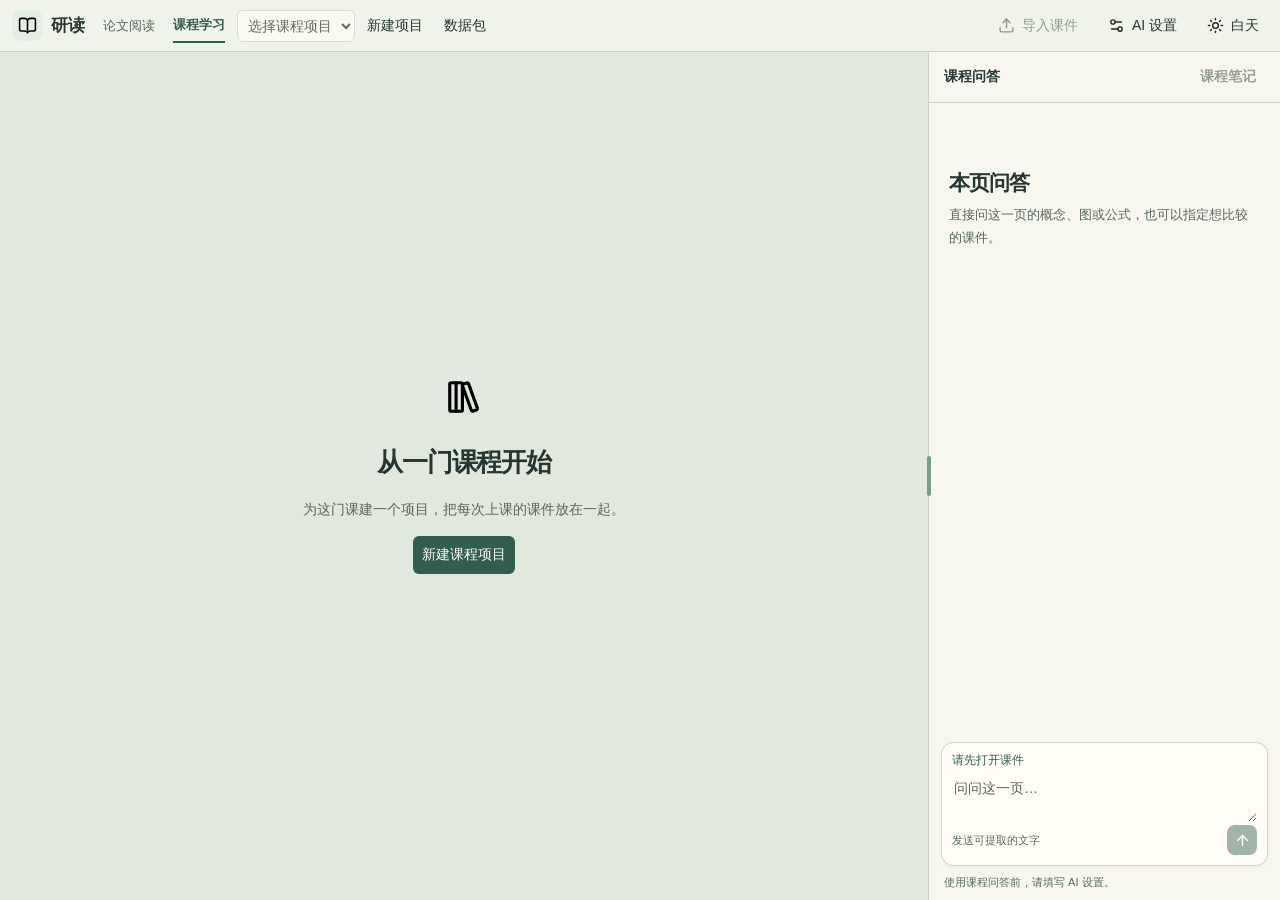
==== course.html @ 41823652 "Save whole course slides as visual notebook excerpts" ====
<!doctype html>
<html lang="zh-CN"><head><meta charset="utf-8"><meta name="viewport" content="width=device-width,initial-scale=1">
<meta name="referrer" content="no-referrer">
<meta http-equiv="Content-Security-Policy" content="default-src 'self'; script-src 'self' 'wasm-unsafe-eval'; style-src 'self' 'unsafe-inline'; img-src 'self' blob: data:; font-src 'self' blob: data:; worker-src 'self' blob:; connect-src 'self' blob: data: https://api.deepseek.com https://api.openai.com https://agi.tongji.edu.cn; base-uri 'none'; form-action 'none'; object-src 'none'">
<title>研读 · 课程学习</title><link rel="icon" href="./icons/book-open.svg">
<link rel="stylesheet" href="./reader.css?v=3"><link rel="stylesheet" href="./study.css?v=5"><link rel="stylesheet" href="./katex/katex.min.css"><link rel="stylesheet" href="./theme.css?v=8"><link rel="stylesheet" href="./course.css?v=3">
<script src="./theme.js?v=2"></script><script defer src="./course-vendor/capture/html-to-image.js"></script><script type="module" src="./course.js?v=22"></script><link rel="stylesheet" href="./notebook.css?v=3"></head>
<body class="course">
<header><div class="brand"><img src="icons/book-open.svg" alt="">研读</div><a href="./">论文阅读</a><strong class="mode">课程学习</strong>
<div class="project-picker"><select id="projects" aria-label="当前课程项目"></select><button id="addProject" disabled>新建项目</button><button id="coursePack" disabled>数据包</button></div>
<button id="import" disabled><img src="icons/upload.svg" alt="">导入课件</button><input type="file" id="files" accept=".pptx,.pdf,.ppt" multiple hidden>
<button id="settings"><img src="icons/settings-2.svg" alt="">AI 设置</button><button id="themeToggle" title="切换模式"><img src="icons/sun.svg" alt=""><span>白天</span></button></header>
<main>
<section id="reading" aria-label="课件阅读">
<div id="deckBar" hidden><section><small id="courseStats"></small><select id="decks" aria-label="当前课件"></select></section>
<details id="deckMenu"><summary>整份标记</summary><div><button id="allLearned">整份设为已学</button><button id="allNew">整份设为未学</button></div></details></div>
<div id="stage" title="用方向键或滚轮翻页，翻过的页面自动标为已学"><section id="empty"><img src="icons/library-big.svg" alt=""><h1 id="emptyTitle">从一门课程开始</h1><p id="emptyText">为这门课建一个项目，把每次上课的课件放在一起。</p><button id="start" disabled class="primary">新建课程项目</button></section>
<img id="slide" draggable="false" alt="" hidden><div id="slideText" class="source-excerpt" hidden></div></div>
<div id="repairBar" hidden><span>此课件需要补全文字位置，才能直接在画面上划词。</span><button id="repairSelection">选择原文件启用划词</button><input type="file" id="repairFile" accept=".pdf,.pptx" hidden></div>
<details id="plainSource" hidden><summary>本页文字</summary><div id="plainBody" class="source-excerpt"></div></details>
<div id="pageBar" hidden><div class="pager"><button id="prev" aria-label="上一页">‹</button><label>第 <input id="page" type="number" min="1" aria-label="跳至页码"> / <span id="count"></span> 页</label><button id="next" aria-label="下一页">›</button></div><button id="saveSlide" disabled>整页写入笔记</button><label class="learned"><input type="checkbox" id="learned">本页已学</label><small id="deckStats"></small></div>
<div id="activity" role="status" hidden></div>
</section>
<aside id="side"><div id="paneDivider" role="separator" tabindex="0" aria-label="课件与问答分栏宽度" aria-orientation="vertical" aria-controls="reading side"></div>
<div class="side-head"><span>课程问答</span><button id="courseNotes" disabled>课程笔记</button><button class="mobile-only" id="closeChat">看课件</button></div>
<div id="messages" aria-live="polite"></div>
<form id="composer"><small id="scopeHint">请先打开课件</small><textarea id="question" rows="2" maxlength="6000" aria-label="课程问题" placeholder="问问这一页…"></textarea>
<div class="compose-bottom"><small id="inputMode"></small><button id="send" type="submit" aria-label="发送问题" disabled><img src="icons/arrow-up.svg" alt=""></button></div></form>
<div class="status" id="keyStatus"></div></aside>
<button class="mobile-only" id="openChat">课程问答</button>
</main>
<dialog class="notebook" id="courseNotesDialog" aria-labelledby="courseNotesTitle">
<form method="dialog" class="notebook-bar"><strong>课程笔记</strong><button type="button" id="organizeNotes">一键整理</button><button aria-label="关闭笔记">返回阅读</button></form>
<div class="notebook-desk"><article class="notebook-paper"><h1 id="courseNotesTitle"></h1>
<details id="clipDrawer"><summary>原始摘录</summary><section class="note-clips" id="courseClips"></section></details>
<h2><label for="courseWriting">笔记正文</label></h2><button type="button" id="editNotes" hidden>编辑正文</button><button type="button" id="undoNotes" hidden>撤销整理</button><section id="notesPreview" hidden></section><textarea id="courseWriting" placeholder="在这里写笔记…" rows="5"></textarea><small id="courseSave" role="status">更改自动保存在此浏览器。</small>
</article></div></dialog>
<dialog id="packDialog" aria-labelledby="packTitle"><form method="dialog" class="dialog-head"><h2 id="packTitle">课程数据包</h2><button aria-label="关闭">×</button></form>
<p id="packScope"></p><p>数据包包含这门课的全部课件的逐页画面与文字、划词、进度、逐页问答和笔记，不含原始 PPTX/PDF 文件。请选择 .yanduc 课程数据包，导入会创建一个独立的课程项目。</p>
<button id="exportCourse" class="primary">导出当前课程</button><button id="importCourse">导入课程数据包</button><input id="coursePackFile" type="file" hidden><p id="packStatus" role="status" aria-live="polite"></p></dialog>
<dialog id="projectDialog"><form method="dialog" class="dialog-head"><h2>新建课程项目</h2><button aria-label="关闭">×</button></form><form id="newProject"><label>项目名称<input id="projectName" maxlength="80" required placeholder="例如：计算机组成原理"></label><p>同一项目的课件、学习进度和问答保存在此浏览器。</p><button class="primary">创建项目</button></form></dialog>
<dialog id="settingDialog"><form method="dialog" class="dialog-head"><h2>课程问答设置</h2><button aria-label="关闭">×</button></form><form id="setup"><p><strong>Easier Paper 课件精读</strong><br>从当前页的问题讲起。问概念时解释含义，问图或公式时沿关键步骤展开。</p>
<label>模型服务<select id="provider"><option value="deepseek">DeepSeek 官方</option><option value="openai">OpenAI 官方</option></select></label><label>模型名称<input id="model" maxlength="100" required pattern="[A-Za-z0-9._:\/\-]+"></label>
<label>API Key<input type="password" id="key" autocomplete="off" maxlength="1024"></label><label class="remember-choice"><input type="checkbox" id="remember">在此浏览器记住密钥</label><small id="keyHelp"></small><button type="button" id="forgetKey">忘记此密钥</button>
<label class="remember-choice" id="visionOption"><input type="checkbox" id="vision">提问时附上当前页图片</label>
<p>提问会向所选服务发送本页内容、同课程相关摘录、学习进度、本页最近问答以及同课程其他页的相关问答摘录。读图需要支持图片输入的模型，调用计入你的账户。</p>
<p class="error" id="configError" role="alert"></p><button class="primary">应用设置</button></form></dialog>
</body></html>
---- reader.css ----
*{box-sizing:border-box} :root{font-family:Inter,"Segoe UI","Microsoft YaHei",sans-serif;color:#27262d;background:#fff;font-size:14px;--line:#e5e4e9;--ink:#24222b;--muted:#686571;--purple:#634282} body{margin:0;height:100dvh;display:flex;flex-direction:column}button,input,textarea,select{font:inherit;color:inherit}button{display:inline-flex;align-items:center;justify-content:center;gap:7px;cursor:pointer;border:0;border-radius:6px;background:transparent;padding:7px 9px}button:hover,button.active{background:#f1eef5}button:focus-visible,input:focus-visible,select:focus-visible,textarea:focus-visible{outline:2px solid #9476b3;outline-offset:1px}button:disabled{opacity:.45;cursor:default}button img{width:17px;height:17px;opacity:.84;pointer-events:none}button:only-child img{flex-shrink:0}header{height:52px;flex:none;border-bottom:1px solid var(--line);display:flex;align-items:center;gap:8px;padding:0 12px;background:white;z-index:2}.brand{display:flex;align-items:center;gap:8px;font-size:17px;font-weight:700;white-space:nowrap}.brand img,.ai-mark{background:#ede7f4;border-radius:9px;padding:6px;width:31px;height:31px}.paper-label{white-space:nowrap;text-overflow:ellipsis;overflow:hidden;color:var(--muted);max-width:150px;border-left:1px solid var(--line);padding-left:13px}.tools{margin:0 auto;display:flex;align-items:center;gap:2px}.tools i{height:20px;width:1px;background:var(--line);margin:0 5px}.page-control{white-space:nowrap;color:var(--muted)}.page-control input{width:32px;text-align:center;border:1px solid var(--line);border-radius:4px;padding:3px 1px;appearance:textfield;color:var(--ink)}input::-webkit-inner-spin-button{appearance:none}main{min-height:0;display:flex;flex:1;position:relative}#reading{flex:1;min-width:0;overflow:auto;background:#ededf1;scrollbar-color:#bcbac3 transparent;scrollbar-width:thin}#sheets{padding:16px 12px;min-width:100%;width:max-content}.row{display:flex;align-items:stretch;gap:1px;margin:0 auto 12px;width:max-content;box-shadow:0 1px 4px #1b173023}.sheet{position:relative;background:white;overflow:hidden}.sheet canvas{width:100%;height:100%;display:block}.sheet .page-id{position:absolute;top:10px;left:12px;color:var(--muted)}.sheet:has(canvas) .page-id{display:none}.translation{background:white;width:clamp(280px,30vw,450px);padding:18px;overflow:auto;font-size:14px;line-height:1.9;white-space:pre-wrap}.translation strong{display:block;margin-bottom:14px}.translation button{border:1px solid var(--line)}#side{width:clamp(308px,27.5vw,430px);border-left:1px solid var(--line);display:flex;flex-direction:column;background:#fff}.side-head,.dialog-head{display:flex;justify-content:space-between;align-items:center}.side-head{height:51px;flex:none;padding:0 15px;border-bottom:1px solid var(--line);font-weight:650}.rail{width:46px;display:flex;flex-direction:column;align-items:center;gap:8px;padding-top:10px;border-left:1px solid var(--line);background:white}.rail button{height:34px;width:34px}.rail i{width:23px;height:1px;background:var(--line)}.rail button.active img{filter:invert(28%) sepia(30%) saturate(1000%) hue-rotate(225deg)}#chat{min-height:0;display:flex;flex-direction:column;flex:1}#messages{overflow:auto;min-height:0;flex:1;padding:18px 17px;scrollbar-width:thin}#welcome{padding:clamp(14px,9vh,98px) 3px 8px}.ai-mark{width:40px;height:40px;padding:10px}.ai-mark img{width:100%;height:100%}h1{font-size:21px;margin:16px 0 7px;letter-spacing:-.04em}#welcome p,.status,small,dialog p{color:var(--muted)}#welcome p{font-size:13px;line-height:1.75;margin:0}.prompts{display:grid;gap:7px;margin:22px 0}.prompts button{border:1px solid var(--line);padding:10px 12px;text-align:left;justify-content:flex-start}.prompts img{opacity:.65}.msg{margin:0 0 18px;line-height:1.7;overflow-wrap:anywhere}.msg small{font-size:11px;font-weight:650;display:block;margin-bottom:4px}.msg div{white-space:pre-wrap}.msg.user div{border-radius:11px;background:#f3f1f6;padding:9px 12px}.cite{padding:0 3px;color:var(--purple);text-decoration:underline}#composer{border:1px solid #d8d5df;margin:8px 12px 0;border-radius:12px;padding:10px;box-shadow:0 2px 5px #34214408}#question{width:100%;border:0;resize:vertical;max-height:19vh;min-height:42px;line-height:1.5}.compose-bottom{display:flex;gap:5px;align-items:center}.compose-bottom select{background:#f5f4f7;border:0;font-size:12px;border-radius:5px;padding:5px;min-width:0}#send,.primary{background:#38313f;color:white}#send{margin-left:auto;border-radius:8px;width:30px;height:30px}#send img{filter:invert(1);opacity:1}.status{display:flex;align-items:center;justify-content:space-between;padding:5px 15px 10px;font-size:11px}.status button{font-size:11px;padding:3px 0;text-decoration:underline}#quote{border-left:2px solid #a88ab9;background:#f7f5f9;padding:4px 7px;color:#67566d;font-size:12px;overflow:hidden;text-overflow:ellipsis;white-space:nowrap;margin-bottom:7px}#notesPane{padding:16px;display:flex;gap:10px;flex-direction:column;flex:1}#notes{flex:1;resize:none;border:1px solid var(--line);padding:12px;line-height:1.7;border-radius:8px}dialog{width:min(420px,92vw);border:1px solid var(--line);border-radius:13px;padding:20px;color:var(--ink);box-shadow:0 15px 60px #201a2c2b}dialog::backdrop{background:#16101d45}dialog h2{margin:0;font-size:18px}dialog label{display:grid;gap:6px;margin-top:16px;font-weight:550}dialog input,dialog select{border:1px solid #d5d2dc;border-radius:6px;padding:8px;width:100%;font-weight:400}dialog p{font-size:12px;line-height:1.6}dialog .primary{width:100%}.error{color:#a33735}#results{overflow:auto;max-height:60vh;margin-top:12px}#results button{width:100%;justify-content:space-between;text-align:left}#search{margin-top:12px}#notice{position:fixed;bottom:20px;left:20px;max-width:75vw;background:#343039;color:white;border-radius:8px;padding:9px 13px;z-index:5}[hidden]{display:none!important}
.textLayer{position:absolute;inset:0;overflow:clip;text-align:initial;line-height:1;transform-origin:0 0;--min-font-size:1;--text-scale-factor:calc(var(--total-scale-factor) * var(--min-font-size));--min-font-size-inv:calc(1 / var(--min-font-size));-webkit-text-size-adjust:none;text-size-adjust:none}.textLayer :is(span,br){color:transparent;position:absolute;white-space:pre;cursor:text;transform-origin:0% 0%}.textLayer > :not(.markedContent),.markedContent span:not(.markedContent){font-size:calc(var(--text-scale-factor)*var(--font-height));transform:rotate(var(--rotate,0deg)) scaleX(var(--scale-x,1)) scale(var(--min-font-size-inv))}.textLayer ::selection{background:#9976c365}
@media(max-width:1000px){.paper-label{max-width:65px}.tools i{margin:0 2px}}
@media(max-width:740px){header{height:auto;min-height:48px;flex-wrap:wrap;gap:4px;padding:5px 9px}.brand{font-size:15px}.paper-label{max-width:38vw;margin-right:auto}.tools{order:2;width:100%;justify-content:center;border-top:1px solid var(--line);padding-top:4px}.tools button{padding:5px 6px}.rail{width:38px}.rail button{width:32px}#side{position:absolute;right:38px;top:0;bottom:0;width:min(350px,calc(100% - 38px));z-index:3;box-shadow:-4px 0 18px #21182d14}#welcome{padding-top:18px}#sheets{padding:8px}.translation{width:78vw}#translate{font-size:12px}}


.course-entry{color:var(--purple);font-size:13px;text-decoration:none;white-space:nowrap}.course-entry:hover{text-decoration:underline}

.file-drop-hint{position:fixed;inset:12px;z-index:999;display:grid;place-items:center;pointer-events:none;border:3px dashed var(--primary);border-radius:12px;background:var(--glass);color:var(--primary);font-size:20px;font-weight:650}
.selection-note{position:fixed;z-index:100;background:var(--primary);color:var(--on-primary);box-shadow:0 2px 8px #0003}
.selection-note:hover{background:var(--primary)}
.note-clips{overflow:auto;max-height:60vh;font-size:14px;line-height:1.65;overflow-wrap:anywhere}
#paperClips{max-height:45vh}
.note-clips section{border-bottom:1px solid var(--line);padding:9px 0}
.note-clips p{margin:3px 0;white-space:pre-wrap}
---- study.css ----
.source-run{font:inherit;color:inherit}.textLayer .paired-hover{background:rgba(153,111,205,.43);border-radius:2px}.translation{white-space:normal;scrollbar-width:thin}.translated{margin:0 0 4px;padding:4px 6px;border-radius:5px;line-height:1.8}.translated.paired-hover{background:#eadff7}.translation-status{display:block;padding:6px}.quote-mark{position:absolute;display:block;background:#cbb1f74d;border-bottom:1px solid #8361a570;pointer-events:none}.textLayer{z-index:1}.quote-mark{z-index:0}
#selectionTools{position:fixed;display:flex;gap:2px;z-index:15;background:#332c40;color:#fff;border-radius:8px;padding:4px;box-shadow:0 4px 16px #32203d33}#selectionTools button{color:white;font-size:13px}#selectionTools button:hover{background:#594864}
#leaders,#floatLayer{position:fixed;inset:0;width:100%;height:100%;pointer-events:none;z-index:5}#leaders line{stroke:#8962b2;stroke-width:1.5;stroke-dasharray:4 4}
.float-chat{pointer-events:auto;position:absolute;width:min(305px,calc(100vw - 10px));max-height: min(410px,68dvh);display:flex;flex-direction:column;gap:7px;padding:12px;border-radius:13px;border:1px solid #c4b4d1;box-shadow:0 8px 34px #34243f28;background:rgba(249,247,252,.86);backdrop-filter:blur(16px) saturate(1.2);overflow:hidden}.float-head{display:flex;align-items:center;justify-content:space-between;cursor:grab;touch-action:none;user-select:none}.float-head:active{cursor:grabbing}.float-head button{font-size:19px;line-height:1;padding:3px 8px}.float-chat blockquote,.msg blockquote{margin:0;color:#62536e;background:#eee9f3b3;border-left:2px solid #a586b6;padding:5px 8px;font-size:12px;line-height:1.45;overflow-y:auto;max-height:4.3em}.float-chat .jump,.clip-note{align-self:flex-start;font-size:11px;color:#674d7b;padding:2px 3px}.float-log{overflow:auto;min-height:0;max-height:190px;font-size:13px}.float-log .msg{margin-bottom:8px}.float-form{display:flex;align-items:end;gap:5px}.float-form textarea,#preferences{width:100%;border:1px solid var(--line);border-radius:7px;padding:7px;background:#ffffffce;resize:vertical}.float-form textarea{min-width:0;resize:none}.float-form button{flex:none}.float-log:empty{display:none}#setup{max-height:75dvh;overflow:auto;padding:0 2px}.clip-note{margin-top:5px}.msg blockquote{margin-bottom:6px}#translationView{font-size:12px}#translate{white-space:nowrap}#notice{z-index:16}
@media(max-width:740px){.tools{overflow-x:auto;justify-content:flex-start;min-width:0;scrollbar-width:thin}.tools>*{flex:none}.paper-label{max-width:16vw}#settings,#upload{font-size:12px}.float-chat{max-height:58dvh}}

#quote .quote-preview{overflow:hidden;text-overflow:ellipsis}.quote-actions{display:flex;gap:7px;margin-top:3px}.quote-actions button{font-size:11px;padding:3px 5px;color:#5f4273;text-decoration:underline}
/* Keep absolutely positioned math accessibility text inside its scroll pane. */
#messages,.float-log{position:relative}
.msg .katex-display{overflow-x:auto;overflow-y:hidden;padding:4px 0}.msg .katex{white-space:normal}.quote-actions{flex-wrap:wrap}.quote-actions button{white-space:nowrap}@media(max-width:740px){.row:has(.translation:not([hidden])){flex-direction:column}.row .translation:not([hidden]){width:100%!important;height:230px!important;border-top:1px solid var(--line)}}
.quote-heading{display:flex;align-items:center;gap:6px}.quote-heading .quote-preview{flex:1;min-width:0}.remove-quote{flex:none;background:#fff;border:1px solid var(--line);color:#675078;padding:3px 7px;font-size:12px}
.float-chat{width: min(440px,calc(100vw - 10px));height:min(450px,62dvh);min-width:min(285px,calc(100vw - 10px));min-height:min(245px,var(--available-height,70dvh));max-width:calc(100vw - 8px);max-height:var(--available-height,80dvh);resize:both}
.float-log,.float-log:empty{display:block;flex:1 1 0;max-height:none;overflow:auto;overscroll-behavior:contain;font-size:14px;scrollbar-width:thin}
.float-chat>:not(.float-log){flex-shrink:0}.float-actions{display:flex;align-items:center;gap:5px}.float-actions .expand-float{font-size:12px}.size-hint{align-self:flex-end;color:#726879;font-size:10px;padding-right:6px}.float-chat blockquote{overscroll-behavior:contain}
.side-head #conversations{margin-left:auto;color:var(--muted);font-size:12px}.list-source{display:block;padding:4px 8px 9px;color:var(--muted)}.shelf-book{gap:14px}.shelf-book span{min-width:0;overflow-wrap:anywhere}.shelf-book small{flex:none}
.translation{line-height:1.78;padding:16px clamp(12px,1.4vw,24px);font-size:14px;color:#29262f;overflow-anchor:none}.translation strong.tr-page{font-size:11px;letter-spacing:.04em;color:#797281;border-bottom:1px solid var(--line);padding-bottom:10px;margin-bottom:15px}
.translation .tr-block{margin:0 0 .85em;padding:0}.translation .translated{display:inline;margin:0;padding:0;line-height:inherit;border-radius:2px;white-space:pre-line}
.translation h2.tr-title{font-size:clamp(18px,1.55vw,25px);line-height:1.45;letter-spacing:-.03em;font-weight:700;margin-bottom:.5em}
.translation h3.tr-heading{font-size:17px;line-height:1.5;margin-top:1.15em;margin-bottom:.45em;font-weight:650}
.translation .tr-author,.translation .tr-affiliation{font-size:12px;color:#625c69;line-height:1.6;margin-bottom:.45em}.tr-author .translated+.translated:before,.tr-affiliation .translated+.translated:before{content:" · ";color:#9c92a2}
.translation .tr-abstract{border-left:2px solid #b7a4c7;padding:4px 0 4px 10px}.translation .tr-caption{padding:7px 10px;background:#f6f5f8;border-radius:4px;line-height:1.6;font-size:12px;color:#56525c}
.translation .tr-label{display:flex;gap:3px 5px;flex-wrap:wrap}.tr-label .translated{background:#f2f1f4;padding:1px 5px;border-radius:4px;font-size:11px;color:#58525f}
.translation .tr-formula,.translation .tr-table{overflow-x:auto;overscroll-behavior:contain;background:#f9f8fa;border-block:1px solid var(--line);padding:8px;font-variant-numeric:tabular-nums}
.tr-table .translated,.tr-formula .translated{display:block;white-space:pre-wrap;tab-size:5;font-size:12px;overflow-wrap:anywhere}.tr-table .translated+.translated{border-top:1px solid var(--line);padding-top:4px;margin-top:4px}
.translation .tr-reference{font-size:12px;padding-left:1em;text-indent:-1em;line-height:1.6}.translation .tr-list{padding-left:1.3em}.translation .translated.paired-hover{background:#e3d5f2}
@media(max-width:740px){.brand{font-size:14px;gap:5px}.float-chat{max-height:var(--available-height,80dvh)}.translation .tr-title{font-size:19px}}
.tr-table table{border-collapse:collapse;font:inherit;white-space:nowrap}.tr-table td{padding:3px 7px;text-align:start;border-bottom:1px solid var(--line)}.tr-table td+td{border-left:1px solid var(--line)}

#emptyShelf{max-width:430px;margin:clamp(68px,16vh,175px) auto 0;padding:0 24px;text-align:center}
#emptyShelf>img{width:38px;height:38px;margin-bottom:10px;opacity:.74}
#emptyShelf h1{font-size:26px;color:var(--ink);margin:8px 0 14px}
#emptyShelf p{color:var(--muted);line-height:1.8;margin:0 0 22px}
#emptyShelf small{display:block;margin:16px 0;color:var(--muted);line-height:1.7}
#setup .remember-choice{display:flex;align-items:center;gap:8px;margin-bottom:4px}#setup .remember-choice input{width:16px;height:16px;margin:0;accent-color:var(--purple)}#forgetKey{justify-self:start;color:var(--purple);text-decoration:underline}
#shelfTransfer{padding:4px 0 12px;border-bottom:1px solid var(--line)}
.pack-actions{display:flex;flex-wrap:wrap;gap:8px;margin-bottom:8px}
.pack-actions button{border:1px solid var(--line);padding:6px 12px}
#packStatus{display:block;line-height:1.5;color:var(--muted)}
---- theme.css ----
:root {
  color-scheme: light;
  --ink: #253732;
  --muted: #566861;
  --line: #cbd4c9;
  --purple: #24685c;
  --desk: #e1e8dc;
  --bar: #f0f3e9;
  --panel: #f7f7ed;
  --page: #fffdf5;
  --tint: #e4eee3;
  --hover: #d4e7da;
  --accent-line: #7b9e88;
  --primary: #315e51;
  --on-primary: #fffef5;
  --glass: rgb(243 247 235 / 94%);
  --highlight: #cbe9c8;
  --mark: rgb(86 158 112 / 32%);
  --scroll: #a1b3a5;
  color: var(--ink);
  background: var(--bar);
}
:root[data-theme="dark"] {
  color-scheme: dark;
  --ink: #e0e9e1;
  --muted: #b2c2b9;
  --line: #3a4d47;
  --purple: #9dd7bc;
  --desk: #141e1c;
  --bar: #1c2926;
  --panel: #202e2a;
  --page: #25332f;
  --tint: #2b3f37;
  --hover: #354e42;
  --accent-line: #7caa90;
  --primary: #93cdb2;
  --on-primary: #152b21;
  --glass: rgb(35 50 44 / 94%);
  --highlight: #3a6349;
  --mark: rgb(120 190 142 / 40%);
  --scroll: #526c60;
}
header,.rail { background:var(--bar); }
#side,dialog { background:var(--panel); color:var(--ink); }
#reading { background:var(--desk); scrollbar-color:var(--scroll) transparent; }
.side-head { background:var(--tint); }
.brand img,.ai-mark,.compose-bottom select,.msg.user div,.tr-label .translated { background:var(--tint); }
button:hover,button.active,.rail button[aria-pressed="true"] { background:var(--hover); }
.prompts button,#composer,dialog :is(input,select,textarea),#notes,.page-control input,.float-form textarea,#preferences { background:var(--page); color:var(--ink); border-color:var(--line); }
.prompts button:hover { background:var(--tint); }
#question { background:transparent; }
textarea::placeholder,input::placeholder { color:var(--muted); }
#send,.primary { background:var(--primary); color:var(--on-primary); }
.primary:hover,#send:hover { background:var(--primary); filter:brightness(1.08); }
.translation { background:var(--page); color:var(--ink); }
:root[data-theme="light"] .sheet { background:var(--page); }
:root[data-theme="light"] .sheet canvas { mix-blend-mode:multiply; }
.translation strong.tr-page,.translation :is(.tr-affiliation,.tr-author,.tr-caption),.tr-label .translated,.size-hint { color:var(--muted); }
.translation :is(.tr-caption,.tr-label .translated,.tr-formula,.tr-table) { background:var(--tint); }
.translation .tr-abstract { border-color:var(--accent-line); }
.translation .translated.paired-hover { background:var(--highlight); color:var(--ink); }
.textLayer .paired-hover,.quote-mark,.textLayer ::selection { background:var(--mark); }
.quote-mark,.float-chat { border-color:var(--accent-line); }
.float-chat { background:var(--glass); }
#quote,.float-chat blockquote,.msg blockquote,.extra-quote { background:var(--tint); color:var(--ink); border-color:var(--accent-line); }
.remove-quote,.quote-actions button,.clip-note,.float-chat :is(.jump,.expand-float) { color:var(--purple); }
.remove-quote { background:var(--page); }
.float-chat .size-hint,.list-source,.status,.shelf-book small { color:var(--muted); }
#leaders line { stroke:var(--accent-line); }
::highlight(answer-origin) { background:var(--highlight); color:var(--ink); }
#selectionTools { background:var(--primary); color:var(--on-primary); max-width:calc(100vw - 12px); flex-wrap:wrap; }
#selectionTools button,#selectionTools select { color:inherit; }
#selectionTools button:hover { background:rgb(128 128 128 / 22%); }
#existingThread { max-width:12em; min-height:30px; border:0; background:transparent; font:inherit; font-size:12px; }
#existingThread option { color:var(--ink); background:var(--panel); }
.extra-quote { display:flex; align-items:center; gap:6px; padding:4px 7px; border-left:2px solid var(--accent-line); font-size:12px; }
.extra-quote span { overflow:hidden; text-overflow:ellipsis; white-space:nowrap; flex:1; }
.rail { overflow-y:auto; padding-bottom:max(8px,env(safe-area-inset-bottom)); scrollbar-width:none; }
.rail button { flex-shrink:0; }
.theme-tools { margin-top:auto; display:grid; justify-items:center; gap:4px; padding-top:9px; border-top:1px solid var(--line); }
.theme-tools button { flex-direction:column; gap:2px; line-height:1.15; padding:3px 1px; font-size:10px; }
.theme-tools img { width:15px; height:15px; }
:root:has(#emptyShelf:not([hidden])) #paperColors { display:none; }
:root[data-theme="dark"] img[src*="icons/"] { filter:invert(.88); }
:root[data-theme="dark"] #send img { filter:none; }
:root[data-theme="dark"] .brand img { background:transparent; }
:root[data-theme="dark"] .error { color:#ffad9e; }
:root[data-theme="dark"] .sheet { background:#202522; }
:root[data-theme="dark"]:not(.original-paper) .sheet canvas { filter:invert(.89) hue-rotate(180deg); }
:focus-visible { outline-color:var(--purple); }

html,body { overflow:hidden; overscroll-behavior:none; }
#reading,#messages,.float-log { overscroll-behavior:none; }
:root { --question-bg:#c9e2d3; }
:root[data-theme="dark"] { --question-bg:#344e44; }
.msg { position:relative; margin-bottom:22px; }
.msg.user { margin-left:9%; padding:9px 12px; background:var(--question-bg); border-inline-end:3px solid var(--primary); border-radius:9px; }
.msg.user .msg-body { padding:0; border-radius:0; }
.msg .msg-role { display:flex; align-items:baseline; gap:8px; padding:5px 0; background:var(--panel); color:var(--ink); font-size:13px; font-weight:750; }
.msg.user .msg-body,.msg.user .msg-role { background:transparent; }
.msg.user .msg-role { color:var(--purple); }
.msg-detail { color:var(--muted); font-size:11px; font-weight:normal; }
.msg.assistant .msg-role { border-bottom:1px solid var(--line); margin-bottom:8px; }
.msg-body { min-width:0; }
.msg-body h3 { font-size:1.07em; line-height:1.45; margin:12px 0 4px; }
.msg-body hr { border:0; border-top:1px solid var(--line); }
.answer-table,.msg-body pre { max-width:100%; overflow-x:auto; overscroll-behavior-x:contain; }
.answer-table { margin:8px 0; }
.answer-table table { width:100%; border-collapse:collapse; font-size:13px; line-height:1.55; }
.answer-table :is(th,td) { min-width:5em; text-align:start; vertical-align:top; padding:6px 8px; border:1px solid var(--line); white-space:normal; overflow-wrap:break-word; }
.answer-table th { background:var(--tint); }

.conversation-index h3 { margin:12px 0 4px; color:var(--muted); font-size:13px; }
.index-excerpt { overflow:hidden; text-overflow:ellipsis; white-space:nowrap; }
.conversation-index ol { padding-inline-start:2.5em; margin:0 0 16px; }
.conversation-index li { padding-block:2px; border-bottom:1px solid var(--line); }
.conversation-index li::marker { color:var(--muted); font-variant-numeric:tabular-nums; }
#results .index-question { display:block; }
.index-question span { display:-webkit-box; -webkit-box-orient:vertical; -webkit-line-clamp:2; overflow:hidden; overflow-wrap:anywhere; line-height:1.5; }

#side { position:relative; flex:none; min-width:0; width:clamp(230px,var(--side-width,clamp(308px,27.5vw,430px)),calc(100% - 260px)); }
#paneDivider { position:absolute; z-index:2; inset:0 auto 0 -5px; width:10px; display:grid; place-items:center; cursor:col-resize; touch-action:none; user-select:none; }
#paneDivider::after { content:""; width:4px; height:40px; border-radius:4px; background:var(--accent-line); }
#paneDivider:is(:hover,:focus-visible,:active)::after { background:var(--primary); }
@media(max-width:740px) {
  #side { position:absolute; width:clamp(min(220px,65vw),var(--side-width,350px),calc(100% - 50px)); }
  #paneDivider { left:-8px; width:16px; }
}
---- course.css ----
header a,.course-entry {color:var(--muted);text-decoration:none;font-size:13px;white-space:nowrap;padding:6px}
header a:hover,.course-entry:hover {color:var(--primary);text-decoration:underline}
.course header {gap:12px}
.mode {color:var(--primary);font-size:13px;border-bottom:2px solid var(--primary);padding:7px 0}
.project-picker {margin-right:auto;min-width:0;display:flex;align-items:center;gap:3px}
.course select,.course input[type=number] {color:var(--ink);background:var(--page);border:1px solid var(--line);border-radius:6px;padding:6px}
#projects {max-width:24vw}
.course #reading {display:flex;flex-direction:column;overflow:hidden}
#deckBar,#pageBar {background:var(--bar);display:flex;align-items:center;justify-content:space-between;gap:12px;padding:12px clamp(12px,2vw,30px);flex:none}
#deckBar {border-bottom:1px solid var(--line)}
#deckBar section {display:grid;gap:4px;min-width:0;max-width:82%}
#decks {width:100%;font-weight:650}
#deckMenu {position:relative;font-size:13px}
#deckMenu summary {cursor:pointer;white-space:nowrap}
#deckMenu div {position:absolute;right:0;top:26px;padding:6px;background:var(--page);border:1px solid var(--line);z-index:2;width:max-content;border-radius:7px}
#deckMenu button {display:block}
#stage {min-height:0;flex:1;display:grid;place-items:center;padding:clamp(12px,2vw,30px);overflow:auto}
#slide {width:100%;height:100%;min-height:0;object-fit:contain}
#empty {max-width:380px;text-align:center;line-height:1.7}
#empty img {width:38px} #empty h1 {font-size:26px} #empty p {color:var(--muted)}
#pageBar {border-top:1px solid var(--line);justify-content:flex-start;flex-wrap:wrap}
#pageBar .pager {display:flex;align-items:center;margin-right:auto}
.pager button {font-size:23px;padding:0 12px}
.pager input {width:4em;text-align:center}
.learned {display:flex;align-items:center;gap:5px;cursor:pointer}
.learned input {accent-color:var(--primary)}
#activity {padding:8px 15px;background:var(--panel);overflow-wrap:anywhere}
.course .side-head {background:var(--panel)}
#scopeHint {display:block;color:var(--primary);overflow-wrap:anywhere;margin-bottom:8px}
.course #composer {margin-bottom:4px}
.course .status {min-height:20px}
.course .msg-role {white-space:normal}
.course .msg-role button {font-weight:400;color:var(--muted);font-size:11px;padding:0;text-align:left}
.course .compose-bottom small {font-size:11px}
.course #welcome {padding-top:32px}
.import-stage {position:fixed;top:0;left:-100000px;pointer-events:none;color:#000;background:white;color-scheme:light}
.mobile-only {display:none}
@media(max-width:740px) {
 .course header {gap:5px}.project-picker {order:2;width:100%;border-top:1px solid var(--line);padding-top:4px}#projects {max-width:65%;flex:1}
 .course #side {right:0;width:min(95%,430px);max-width:100%}
 .mobile-only {display:inline-flex}
 #openChat {background:var(--primary);color:var(--on-primary);position:absolute;right:12px;top:75px;z-index:1}
 .course #side:not([hidden]) ~ #openChat {display:none}
 #pageBar,#deckBar {padding:8px;gap:5px}
}
#slide,#slideText{grid-area:1/1;min-width:0}
#slideText{align-self:stretch;justify-self:stretch;position:relative;overflow:hidden;pointer-events:none;min-height:0}
.slide-text-runs{position:absolute;left:50%;top:50%;color:transparent;line-height:1;user-select:text}
.slide-text-runs span{position:absolute;white-space:pre;font-family:sans-serif;line-height:1;transform-origin:left top;pointer-events:auto;cursor:text}
.slide-text-runs ::selection{background:#6798df66;color:transparent}
#plainSource{background:var(--panel);padding:6px 16px;font-size:13px}
#plainSource summary{cursor:pointer}
#plainBody{max-height:28vh;overflow:auto;white-space:pre-wrap;padding:8px 0;line-height:1.65;user-select:text}
#repairBar{padding:6px 16px;background:var(--tint);font-size:13px}
#repairSelection{color:var(--primary);text-decoration:underline;font-weight:650}
---- notebook.css ----
dialog.notebook {
  width:min(1280px,96vw); height:94dvh; max-width:100vw; max-height:100dvh;
  margin:auto; padding:0; border:1px solid var(--line); overflow:hidden;
  background:var(--desk); color:var(--ink);
}
.notebook[open]{display:flex;flex-direction:column}
.notebook-bar{display:flex;align-items:center;justify-content:space-between;flex:none;padding:10px 22px;background:var(--bar);border-bottom:1px solid var(--line)}
.notebook-bar button{border:1px solid var(--line)}
.notebook-desk{flex:1;min-height:0;overflow:auto;overscroll-behavior:contain;padding:24px clamp(12px,3vw,44px)}
.notebook-paper{box-sizing:border-box;max-width:820px;min-height:1050px;margin:auto;padding:clamp(28px,5vw,68px);background:#fff;color:#242723;color-scheme:light;box-shadow:0 2px 12px #18211925;overflow-wrap:anywhere;font:17px/1.85 "Songti SC",SimSun,serif}
.notebook .notebook-paper h1{font:700 clamp(22px,3vw,32px)/1.45 "Microsoft YaHei",sans-serif;letter-spacing:normal;margin:0 0 38px}
.notebook .notebook-paper h2{font:600 19px/1.5 "Microsoft YaHei",sans-serif;margin:30px 0 10px}
.notebook .notebook-paper label{display:inline;margin:0;font:inherit}
.notebook .note-clips,.notebook #paperClips{max-height:none;overflow:visible;font:inherit}
.notebook .note-clips section{padding:10px 0;border-color:#dedfda}
.notebook .note-clips p{color:inherit;font:inherit;margin:4px 0}
.notebook-paper small{color:#59615a;font:13px/1.6 "Microsoft YaHei",sans-serif}
.notebook .notebook-paper textarea,.notebook #notes{display:block;box-sizing:border-box;width:100%;field-sizing:content;min-height:10em;max-height:none;border:0;border-radius:0;border-bottom:1px solid #d8dad5;padding:6px 0;background:white;color:#242723;font:inherit;resize:vertical}
.notebook textarea::placeholder{color:#667066}
@media(max-width:740px){
  dialog.notebook{width:100vw;height:100dvh;border:0;border-radius:0}
  .notebook-desk{padding:0}.notebook-paper{padding:28px 20px;min-height:100%}
}

.notebook .notebook-paper [hidden]{display:none!important}
#notesPreview p{margin:.6em 0} #notesPreview h3{margin:1.3em 0 .4em} #clipDrawer summary{cursor:pointer}

#notesPreview p{white-space:pre-line} #notesPreview ul,#notesPreview ol{margin:.55em 0 1em;padding-inline-start:1.6em} #notesPreview ul{list-style:disc} #notesPreview ol{list-style:decimal} #notesPreview li+li{margin-top:.35em}
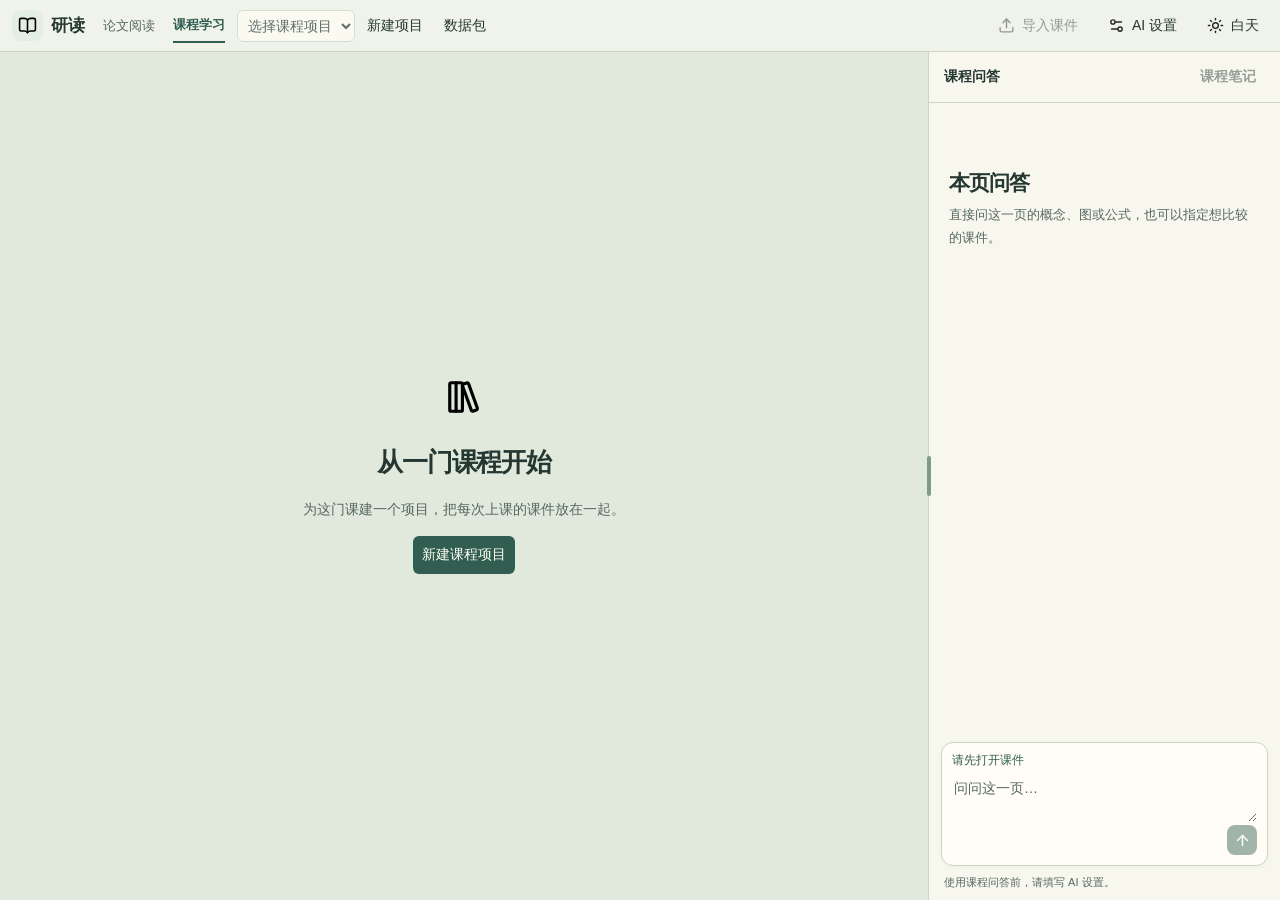
==== commit a3bf6a96: "Show slide image attachment control beside course questions and enable Flash vision by default" ====
--- a/course.html
+++ b/course.html
@@ -4,7 +4,7 @@
 <meta http-equiv="Content-Security-Policy" content="default-src 'self'; script-src 'self' 'wasm-unsafe-eval'; style-src 'self' 'unsafe-inline'; img-src 'self' blob: data:; font-src 'self' blob: data:; worker-src 'self' blob:; connect-src 'self' blob: data: https://api.deepseek.com https://api.openai.com https://agi.tongji.edu.cn; base-uri 'none'; form-action 'none'; object-src 'none'">
 <title>研读 · 课程学习</title><link rel="icon" href="./icons/book-open.svg">
 <link rel="stylesheet" href="./reader.css?v=3"><link rel="stylesheet" href="./study.css?v=5"><link rel="stylesheet" href="./katex/katex.min.css"><link rel="stylesheet" href="./theme.css?v=8"><link rel="stylesheet" href="./course.css?v=3">
-<script src="./theme.js?v=2"></script><script defer src="./course-vendor/capture/html-to-image.js"></script><script type="module" src="./course.js?v=22"></script><link rel="stylesheet" href="./notebook.css?v=3"></head>
+<script src="./theme.js?v=2"></script><script defer src="./course-vendor/capture/html-to-image.js"></script><script type="module" src="./course.js?v=slide-vision2"></script><link rel="stylesheet" href="./notebook.css?v=3"></head>
 <body class="course">
 <header><div class="brand"><img src="icons/book-open.svg" alt="">研读</div><a href="./">论文阅读</a><strong class="mode">课程学习</strong>
 <div class="project-picker"><select id="projects" aria-label="当前课程项目"></select><button id="addProject" disabled>新建项目</button><button id="coursePack" disabled>数据包</button></div>
@@ -25,7 +25,7 @@
 <div class="side-head"><span>课程问答</span><button id="courseNotes" disabled>课程笔记</button><button class="mobile-only" id="closeChat">看课件</button></div>
 <div id="messages" aria-live="polite"></div>
 <form id="composer"><small id="scopeHint">请先打开课件</small><textarea id="question" rows="2" maxlength="6000" aria-label="课程问题" placeholder="问问这一页…"></textarea>
-<div class="compose-bottom"><small id="inputMode"></small><button id="send" type="submit" aria-label="发送问题" disabled><img src="icons/arrow-up.svg" alt=""></button></div></form>
+<div class="compose-bottom"><label id="imageChoice"><input id="includeSlide" type="checkbox">附当前页画面</label><small id="inputMode"></small><button id="send" type="submit" aria-label="发送问题" disabled><img src="icons/arrow-up.svg" alt=""></button></div></form>
 <div class="status" id="keyStatus"></div></aside>
 <button class="mobile-only" id="openChat">课程问答</button>
 </main>
@@ -40,9 +40,9 @@
 <button id="exportCourse" class="primary">导出当前课程</button><button id="importCourse">导入课程数据包</button><input id="coursePackFile" type="file" hidden><p id="packStatus" role="status" aria-live="polite"></p></dialog>
 <dialog id="projectDialog"><form method="dialog" class="dialog-head"><h2>新建课程项目</h2><button aria-label="关闭">×</button></form><form id="newProject"><label>项目名称<input id="projectName" maxlength="80" required placeholder="例如：计算机组成原理"></label><p>同一项目的课件、学习进度和问答保存在此浏览器。</p><button class="primary">创建项目</button></form></dialog>
 <dialog id="settingDialog"><form method="dialog" class="dialog-head"><h2>课程问答设置</h2><button aria-label="关闭">×</button></form><form id="setup"><p><strong>Easier Paper 课件精读</strong><br>从当前页的问题讲起。问概念时解释含义，问图或公式时沿关键步骤展开。</p>
-<label>模型服务<select id="provider"><option value="deepseek">DeepSeek 官方</option><option value="openai">OpenAI 官方</option></select></label><label>模型名称<input id="model" maxlength="100" required pattern="[A-Za-z0-9._:\/\-]+"></label>
-<label>API Key<input type="password" id="key" autocomplete="off" maxlength="1024"></label><label class="remember-choice"><input type="checkbox" id="remember">在此浏览器记住密钥</label><small id="keyHelp"></small><button type="button" id="forgetKey">忘记此密钥</button>
-<label class="remember-choice" id="visionOption"><input type="checkbox" id="vision">提问时附上当前页图片</label>
+<label>模型服务<select id="provider"><option value="deepseek">DeepSeek 官方</option><option value="openai">OpenAI 官方</option><option value="tongji">同济大学 AI 平台</option></select></label><label id="modelLabel">模型名称<input id="model" maxlength="100" required pattern="[A-Za-z0-9._:\/\-]+"></label>
+<label>API Key<input type="password" id="key" autocomplete="off" maxlength="1024"></label><label class="remember-choice"><input type="checkbox" id="remember">在此浏览器记住密钥</label><section id="tongjiSettings" hidden><button type="button" id="loadModels">读取同济可用模型</button><label>同济模型<select id="modelChoices" required disabled></select></label><button type="button" id="testModel" disabled>测试纯文字问答</button><p id="modelStatus" role="status"></p></section><small id="keyHelp"></small><button type="button" id="forgetKey">忘记此密钥</button>
+<label class="remember-choice" id="visionOption"><input type="checkbox" id="vision">提问时附上当前页图片</label><small id="visionHelp" hidden>使用 deepseek-flash 可开启课件识图。</small>
 <p>提问会向所选服务发送本页内容、同课程相关摘录、学习进度、本页最近问答以及同课程其他页的相关问答摘录。读图需要支持图片输入的模型，调用计入你的账户。</p>
 <p class="error" id="configError" role="alert"></p><button class="primary">应用设置</button></form></dialog>
 </body></html>
--- a/course.css
+++ b/course.css
@@ -53,3 +53,14 @@
 #plainBody{max-height:28vh;overflow:auto;white-space:pre-wrap;padding:8px 0;line-height:1.65;user-select:text}
 #repairBar{padding:6px 16px;background:var(--tint);font-size:13px}
 #repairSelection{color:var(--primary);text-decoration:underline;font-weight:650}
+
+#slideLinks{grid-area:1/1;align-self:stretch;justify-self:stretch;position:relative;min-width:0;min-height:0;pointer-events:none}
+.slide-link-layer{position:absolute;left:50%;top:50%;transform:translate(-50%,-50%);pointer-events:none}
+.slide-link{position:absolute;box-sizing:border-box;padding:0;margin:0;border:1px dashed var(--primary);border-radius:2px;background:transparent;pointer-events:none;cursor:pointer;min-width:0;min-height:0}
+.slide-link:hover,.slide-link:focus-visible{background:var(--tint);outline:2px solid var(--primary);outline-offset:2px}
+#linkBar{display:flex;flex-wrap:wrap;align-items:center;justify-content:space-between;gap:6px;padding:6px 16px;background:var(--panel);font-size:13px}
+#linkBar[hidden]{display:none}
+
+.course header{flex-wrap:wrap;height:auto;min-height:52px;padding-top:6px;padding-bottom:6px}
+.course header button,.course .mode{white-space:nowrap;flex-shrink:0}
+@media(max-width:1000px){.course .project-picker{order:2;width:100%;border-top:1px solid var(--line);padding-top:4px}.course #projects{max-width:65%;flex:1}}
